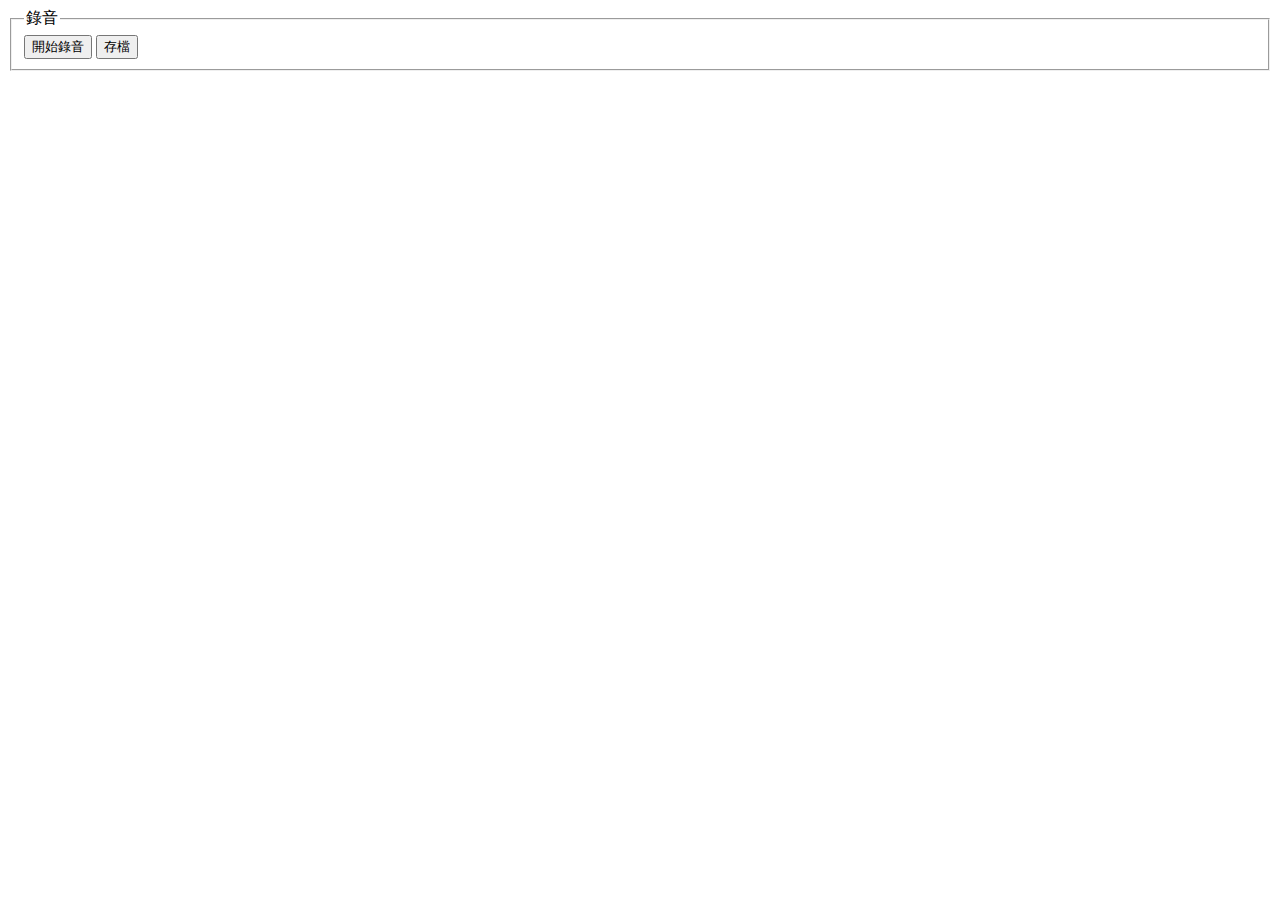
==== index.html @ 724b46fa "完成初版的樣貌" ====
<html>
    <head>
        <!-- For Mobile -->
        <meta name="viewport" content="width=device-width,initial-scale=1">
        <meta http-equiv="Content-Type" content="text/html; charset=utf-8" />
        <title>網路錄音測試</title>
        
        <script src="js/main.js"></script>
        <script src="js/recorderWorker.js"></script>
    </head>
    <body>
        <!-- 產生一個 Block -->
        <fieldset>
            <legend>錄音</legend>
            <input type="button" value="開始錄音">
            <input type="button" value="存檔">
        </fieldset>
    </body>
</html>
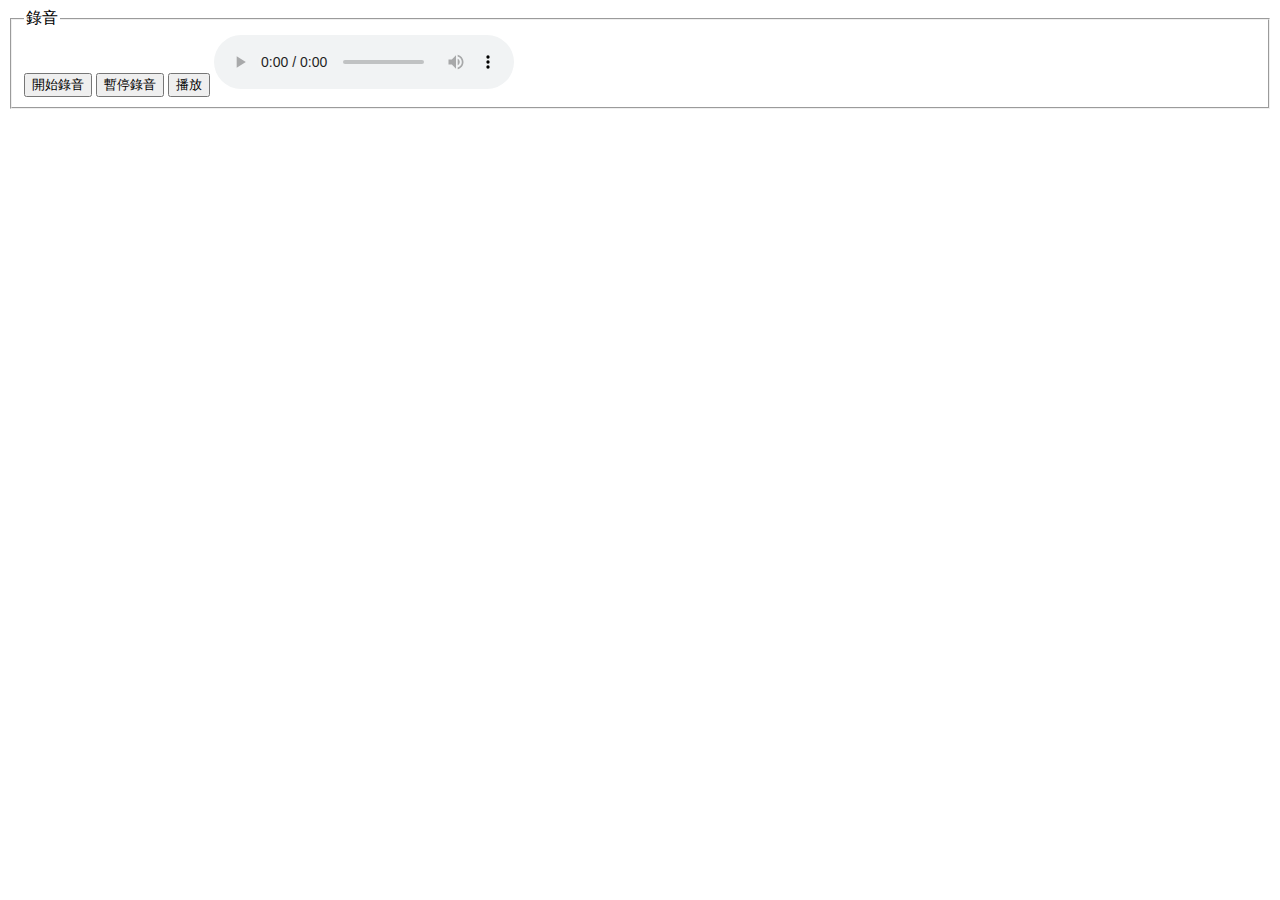
==== commit 48acd6ec: "1. 修正完的版本 2.目前還有聲音太小的 bug" ====
--- a/index.html
+++ b/index.html
@@ -4,16 +4,21 @@
         <meta name="viewport" content="width=device-width,initial-scale=1">
         <meta http-equiv="Content-Type" content="text/html; charset=utf-8" />
         <title>網路錄音測試</title>
-        
+                
+        <script src="https://ajax.googleapis.com/ajax/libs/jquery/3.3.1/jquery.min.js"></script>
         <script src="js/main.js"></script>
-        <script src="js/recorderWorker.js"></script>
+        <script src="js/HZRecorder.js"></script>
     </head>
     <body>
+        
         <!-- 產生一個 Block -->
         <fieldset>
             <legend>錄音</legend>
-            <input type="button" value="開始錄音">
-            <input type="button" value="存檔">
+            <input onclick="startRecording()" type="button" value="開始錄音">
+            <input onclick="stopRecording()" type="button" value="暫停錄音">
+            <input onclick="playRecording()" type="button" value="播放" />
+            <audio id="testPlay" controls autoplay></audio>
         </fieldset>
+
     </body>
 </html>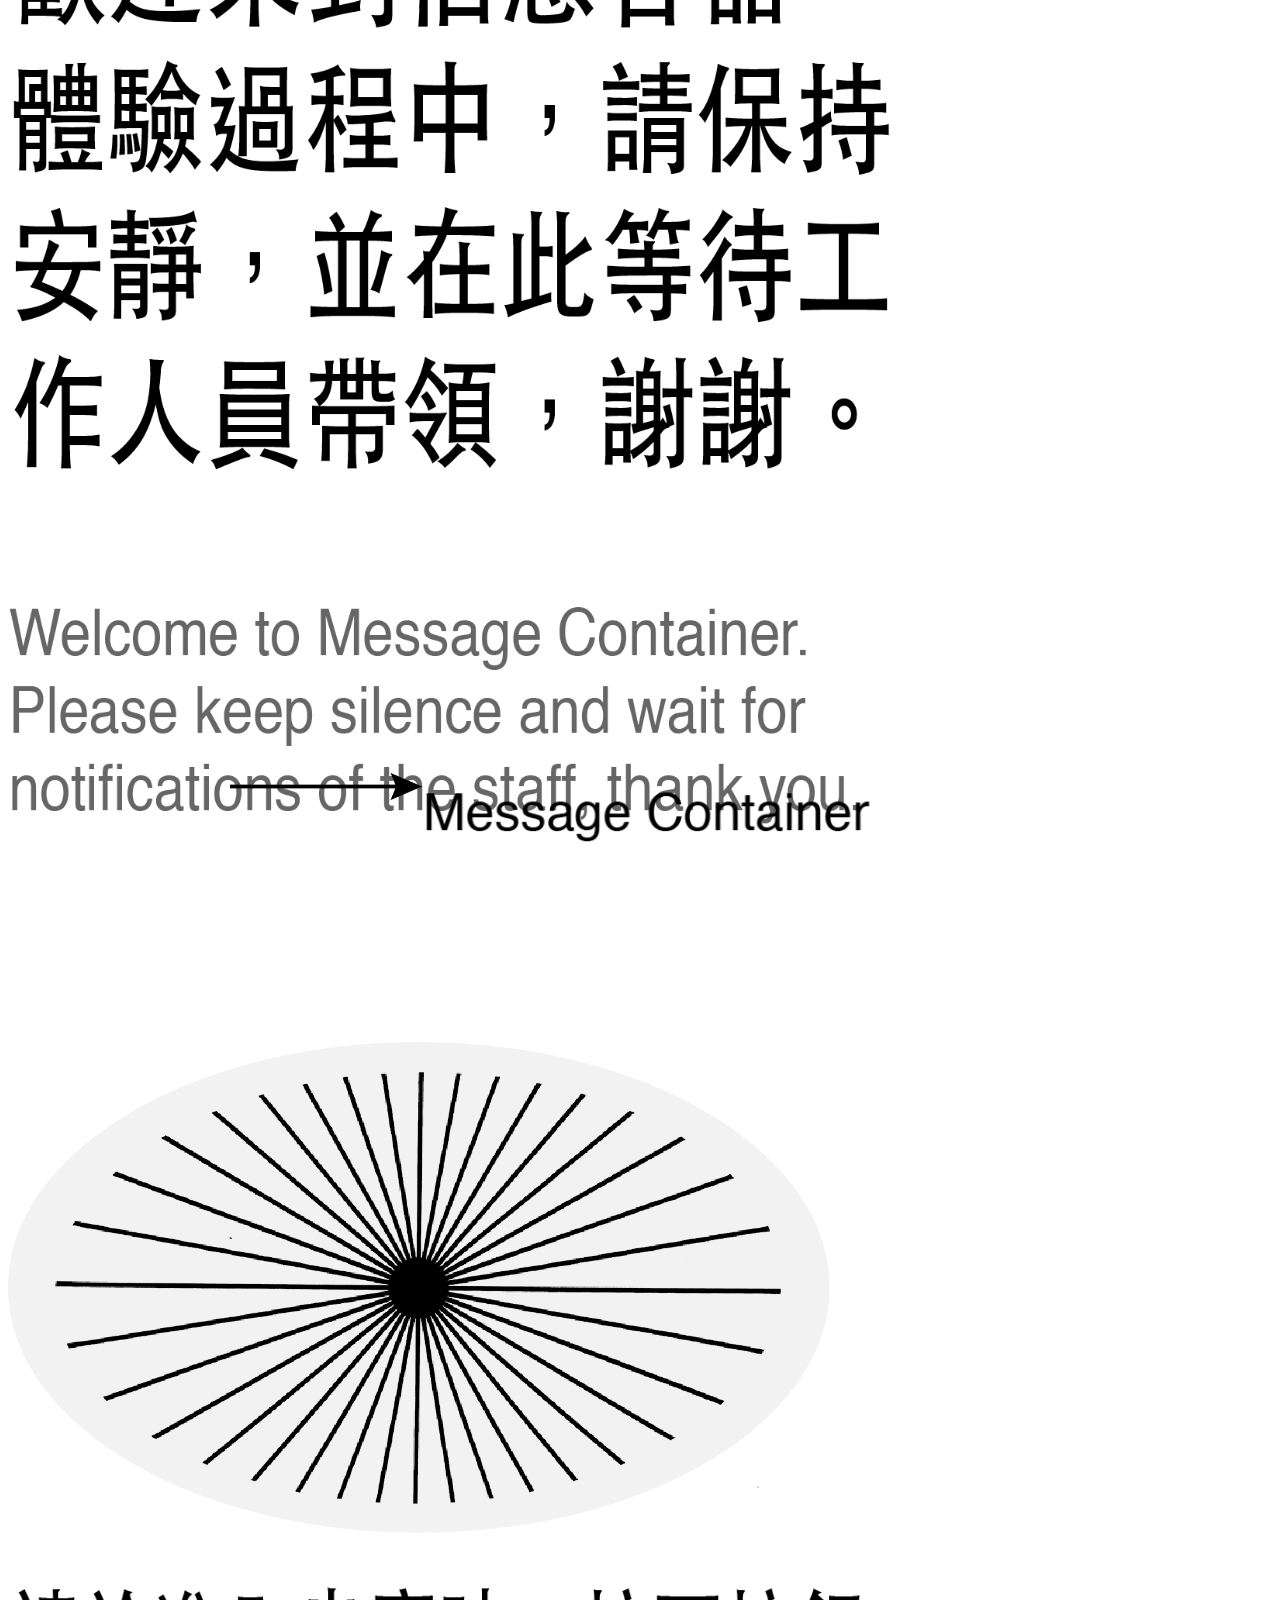
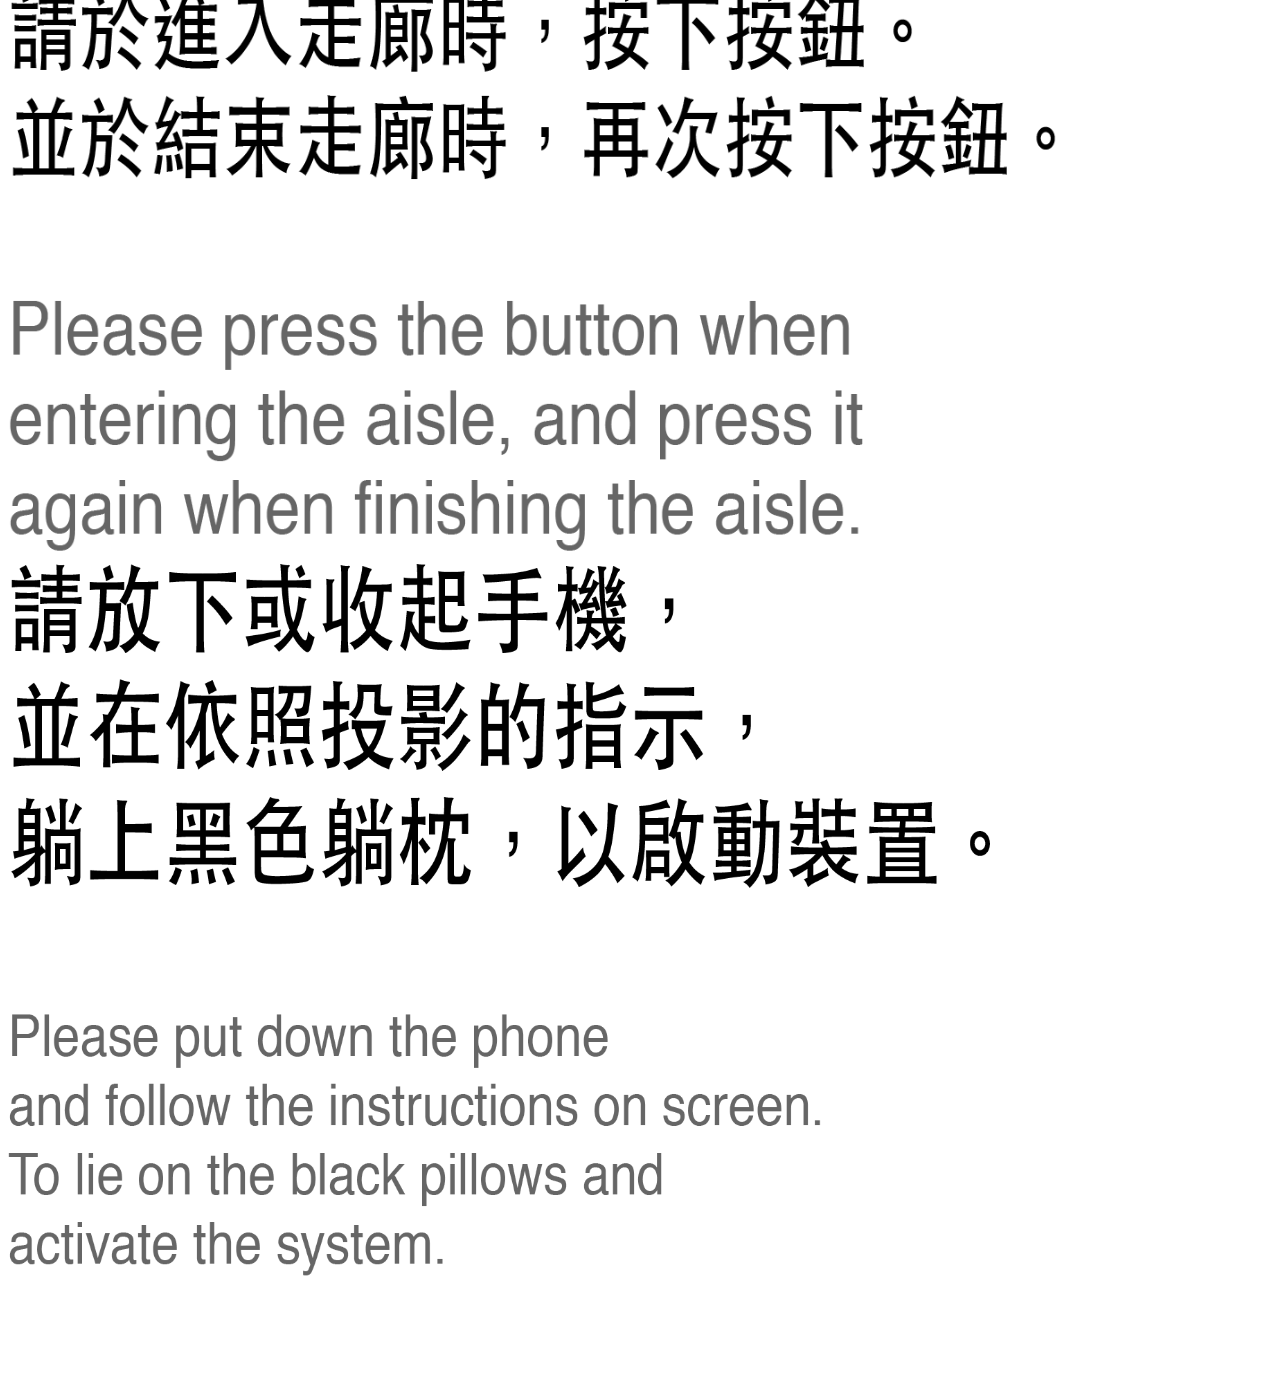
==== commit 65e46a1d: "上傳排完版的版本" ====
--- a/index.html
+++ b/index.html
@@ -6,19 +6,69 @@
         <title>網路錄音測試</title>
                 
         <script src="https://ajax.googleapis.com/ajax/libs/jquery/3.3.1/jquery.min.js"></script>
-        <script src="js/main.js"></script>
-        <script src="js/HZRecorder.js"></script>
+        
+        <!-- Recorder -->
+        <script type="text/javascript" src="plugins/HZRecorder/HZRecorder.js"></script>
+        
+        <!-- Boostrap -->
+        <link rel="stylesheet" type="text/css" href="plugins/boostrap_v4.1/css/bootstrap.css">
+        <script type="text/javascript" src="plugins/boostrap_v4.1/js/bootstrap.js"></script>
+        
+        <!-- Full Page -->
+        <link rel="stylesheet" type="text/css" href="plugins/fullpage/fullpage.css">
+        <script type="text/javascript" src="plugins/fullpage/fullpage.js"></script>
+        
+        <!-- Custom CSS -->
+        <link rel="stylesheet" type="text/css" href="css/CustomRecorder.css">
+        <script type="text/javascript" src="js/main.js"></script>
     </head>
     <body>
         
         <!-- 產生一個 Block -->
-        <fieldset>
+        <!--<fieldset>
             <legend>錄音</legend>
             <input onclick="startRecording()" type="button" value="開始錄音">
             <input onclick="stopRecording()" type="button" value="暫停錄音">
             <input onclick="playRecording()" type="button" value="播放" />
             <audio id="testPlay" controls autoplay></audio>
-        </fieldset>
-
+        </fieldset>-->
+        
+        <!-- FullPage -->
+        <div id="fullpage">
+            <div class="section" id="section0">
+                <!-- 第一頁 -->
+                <div class="slide" id="Introduction">
+                    <img src="imgs/Text/Introduction.png" class="Introduction_Text">
+                    <img src="imgs/IntroductionNextBtn.png" class="Introduction_Arrow" onclick="Introduction_Button_Press()">
+                </div>
+                
+                <!-- 第二頁 -->
+                <div class="slide" id="Recording">
+                    <div class="container text-center">
+                        <!-- 錄音前 -->
+                        <div id="before_recorder_div">
+                            <img src="imgs/StartRecord.png" id="RecordingBtn_Start" class="RecordingBtn" onclick="startRecording()">
+                            <img src="imgs/Text/StartRecord.png" class="StartRecord_Text">
+                        </div>
+                        
+                        <!-- 錄音時 -->
+                        <div id="recording_div" style="display: none;">
+                            <img src="imgs/Recording.png" id="RecordingBtn_Start" class="RecordingBtn" onclick="stopRecording()">
+                            <img src="imgs/Text/StartRecord.png" class="StartRecord_Text">
+                            <!--<img src="imgs/WinNum_2.png" id="RecordingBtn_Stop" onclick="stopRecording()" style="display: none;">-->
+                            <audio id="testPlay" controls style="display: none;"></audio>
+                        </div>
+                    </div>
+                </div>
+                
+                <!-- 第三頁 -->
+                <div class="slide" id="Ending">
+                    <img src="imgs/Text/Ending.png" class="Ending_Text">
+                </div>
+                
+                <!-- Footer -->
+                <img src="imgs/Text/Footer.png" class="Text_Footer">
+            </div>
+        </div>
     </body>
 </html>--- a/css/CustomRecorder.css
+++ b/css/CustomRecorder.css
@@ -0,0 +1,33 @@
+.Introduction_Text{
+    position: relative;
+    left: 0px;
+    top: -100px;
+    width: 70%;
+}
+.Introduction_Arrow{
+    position: absolute;
+    bottom: 100px;
+    right: 67%;     /* 這邊是因為有三個 slide，每個 slide 都 33%，所以要貼級的話，一定要 right 66% (33% x 2)  */
+    
+    width: 15%;
+}
+.RecordingBtn{
+    border-top: 100px solid transparent;
+    width: 65%;
+}
+
+.StartRecord_Text{
+    border-top: 50px solid transparent;
+    width: 85%;
+}
+.Ending_Text{
+    position: relative;
+    top: -100px;
+    width: 80%;
+}
+.Text_Footer{
+    position: fixed;
+    bottom: 5%;
+    width: 35%;
+    left: 33%;
+}